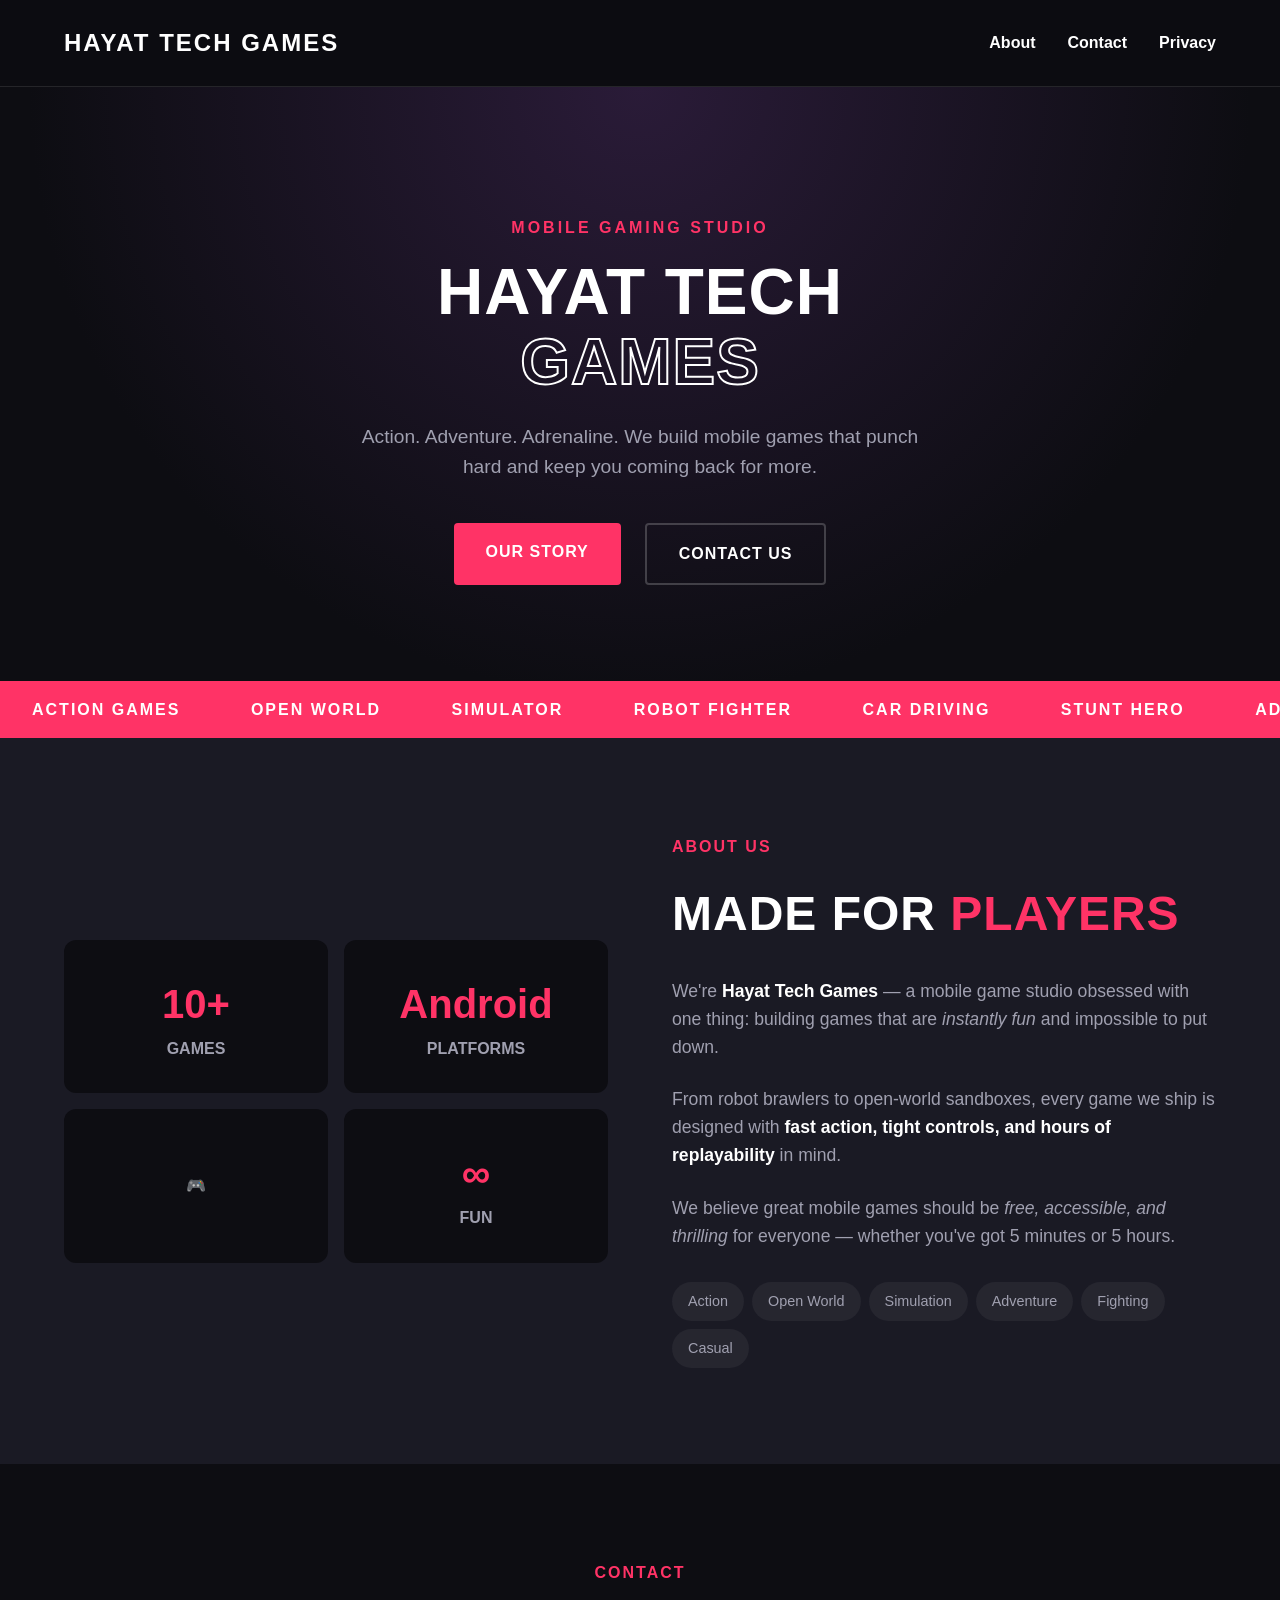
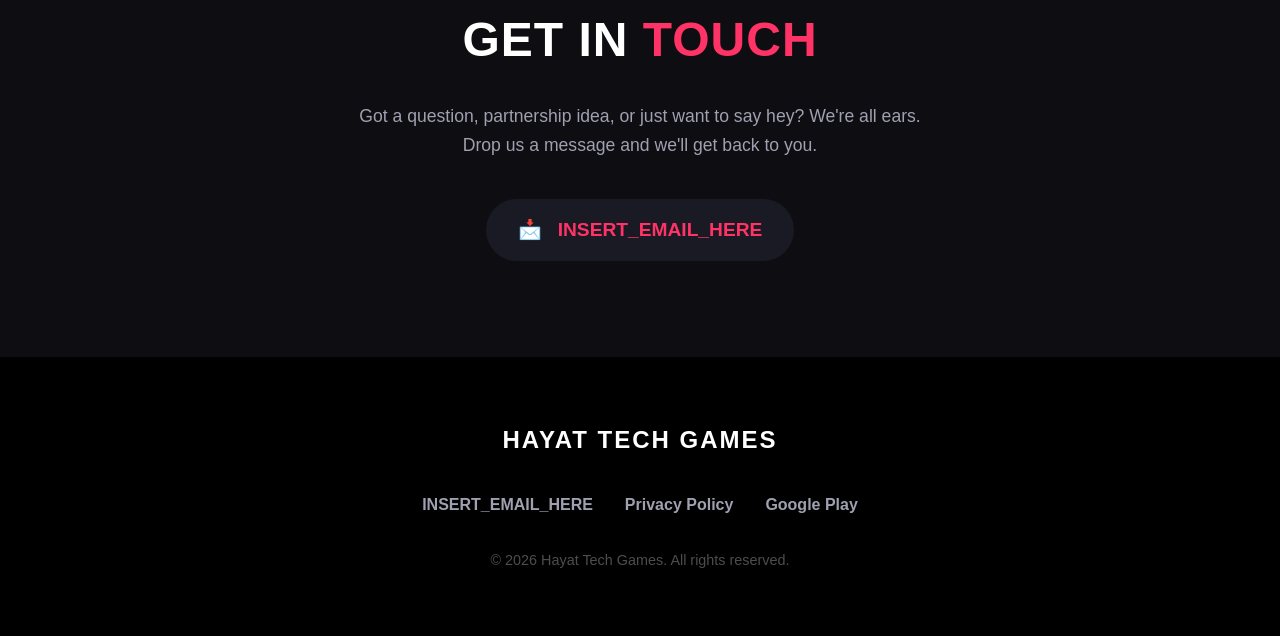
==== index.html @ 9bfa3708 "Add files via upload" ====
<!DOCTYPE html>
<html lang="en">
<head>
  <meta charset="UTF-8">
  <meta name="viewport" content="width=device-width, initial-scale=1.0">
  <title>Hayat Tech Games - Mobile Gaming Studio</title>
  <link href="https://fonts.googleapis.com" rel="preconnect">
  <link href="https://fonts.gstatic.com" rel="preconnect">
  <link rel="stylesheet" href="style.css">
</head>
<body>

  <!-- Navigation -->
  <nav>
    <a href="#">HAYAT TECH GAMES</a>
    <ul>
      <li><a href="#about">About</a></li>
      <li><a href="#contact">Contact</a></li>
      <li><a href="privacy-policy.html">Privacy</a></li>
    </ul>
  </nav>

  <!-- Mobile Menu Trigger/Links if styled via CSS -->
  <div>
    <a href="#about">About</a>
    <a href="#contact">Contact</a>
    <a href="privacy-policy.html">Privacy</a>
  </div>

  <!-- Hero Section -->
  <section>
    <div></div>
    <div></div>
    <div></div>

    <div>Mobile Gaming Studio</div>
    <h1>
      <span>HAYAT TECH</span>
      <span>GAMES</span>
    </h1>
    <p>Action. Adventure. Adrenaline. We build mobile games that punch hard and keep you coming back for more.</p>
    <div>
      <a href="#about">Our Story</a>
      <a href="#contact">Contact Us</a>
    </div>
  </section>

  <!-- Ticker Banner -->
  <div aria-hidden="true">
    <div>
      <span>Action Games</span>
      <span>Open World</span>
      <span>Simulator</span>
      <span>Robot Fighter</span>
      <span>Car Driving</span>
      <span>Stunt Hero</span>
      <span>Adventure</span>
      <span>Mobile Gaming</span>
      <span>Action Games</span>
      <span>Open World</span>
      <span>Simulator</span>
      <span>Robot Fighter</span>
      <span>Car Driving</span>
      <span>Stunt Hero</span>
      <span>Adventure</span>
      <span>Mobile Gaming</span>
    </div>
  </div>

  <!-- About Section -->
  <section id="about">
    <div>
      <div>
        <div>
          <span>10+</span>
          <span>Games</span>
        </div>
        <div>
          <span>Android</span>
          <span>Platforms</span>
        </div>
        <div>🎮</div>
        <div>
          <span>∞</span>
          <span>Fun</span>
        </div>
      </div>
      <div>
        <div>About Us</div>
        <h2>Made for <em>Players</em></h2>
        <p>We're <strong>Hayat Tech Games</strong> — a mobile game studio obsessed with one thing: building games that are <em>instantly fun</em> and impossible to put down.</p>
        <p>From robot brawlers to open-world sandboxes, every game we ship is designed with <strong>fast action, tight controls, and hours of replayability</strong> in mind.</p>
        <p>We believe great mobile games should be <em>free, accessible, and thrilling</em> for everyone — whether you've got 5 minutes or 5 hours.</p>
        <div>
          <div>Action</div>
          <div>Open World</div>
          <div>Simulation</div>
          <div>Adventure</div>
          <div>Fighting</div>
          <div>Casual</div>
        </div>
      </div>
    </div>
  </section>

  <!-- Contact Section -->
  <section id="contact">
    <div>
      <div>Contact</div>
      <h2>Get in <em>Touch</em></h2>
      <p>Got a question, partnership idea, or just want to say hey? We're all ears. Drop us a message and we'll get back to you.</p>
      <div>
        <span>📩</span>
        <a href="mailto:INSERT_EMAIL_HERE">INSERT_EMAIL_HERE</a>
      </div>
    </div>
  </section>

  <!-- Footer -->
  <footer>
    <div>HAYAT TECH GAMES</div>
    <div>
      <a href="mailto:INSERT_EMAIL_HERE">INSERT_EMAIL_HERE</a>
      <a href="privacy-policy.html">Privacy Policy</a>
      <a href="#" target="_blank">Google Play</a>
    </div>
    <div>© 2026 Hayat Tech Games. All rights reserved.</div>
  </footer>

</body>
</html>
---- style.css ----
/* style.css */

:root {
  --bg-color: #0d0d12;
  --surface-color: #1a1a24;
  --accent-color: #ff3366; /* Adjust this hex to change your primary brand color */
  --text-primary: #ffffff;
  --text-secondary: #a0a0b0;
  --font-main: 'Segoe UI', Roboto, Helvetica, Arial, sans-serif;
}

* {
  margin: 0;
  padding: 0;
  box-sizing: border-box;
}

body {
  background-color: var(--bg-color);
  color: var(--text-primary);
  font-family: var(--font-main);
  line-height: 1.6;
  overflow-x: hidden;
}

/* Typography */
h1, h2 {
  font-weight: 900;
  text-transform: uppercase;
  letter-spacing: 1px;
}

a {
  text-decoration: none;
  color: var(--accent-color);
  transition: opacity 0.3s ease;
}

a:hover {
  opacity: 0.8;
}

/* Navigation */
nav {
  display: flex;
  justify-content: space-between;
  align-items: center;
  padding: 1.5rem 5%;
  background-color: rgba(13, 13, 18, 0.95);
  position: sticky;
  top: 0;
  z-index: 1000;
  border-bottom: 1px solid rgba(255,255,255,0.1);
  backdrop-filter: blur(10px);
}

nav > a:first-child {
  font-size: 1.5rem;
  font-weight: 900;
  color: var(--text-primary);
  letter-spacing: 2px;
}

nav ul {
  display: flex;
  list-style: none;
  gap: 2rem;
}

nav ul li a {
  color: var(--text-primary);
  font-weight: 600;
  font-size: 1rem;
}

nav ul li a:hover {
  color: var(--accent-color);
}

/* Mobile Menu Trigger (Hidden on Desktop) */
body > div:nth-of-type(1) {
  display: none; 
}

/* Hero Section */
section:first-of-type {
  text-align: center;
  padding: 8rem 5% 6rem;
  background: radial-gradient(circle at center top, #2a1b38 0%, var(--bg-color) 70%);
}

section:first-of-type > div:nth-of-type(4) {
  color: var(--accent-color);
  font-weight: 700;
  letter-spacing: 3px;
  text-transform: uppercase;
  margin-bottom: 1rem;
}

section:first-of-type h1 {
  font-size: 4rem;
  line-height: 1.1;
  margin-bottom: 1.5rem;
  display: flex;
  flex-direction: column;
}

section:first-of-type h1 span:first-child {
  color: var(--text-primary);
}

section:first-of-type h1 span:last-child {
  color: transparent;
  -webkit-text-stroke: 2px var(--text-primary);
}

section:first-of-type p {
  color: var(--text-secondary);
  font-size: 1.2rem;
  max-width: 600px;
  margin: 0 auto 2.5rem;
}

section:first-of-type > div:last-child {
  display: flex;
  justify-content: center;
  gap: 1.5rem;
}

section:first-of-type > div:last-child a {
  padding: 1rem 2rem;
  border-radius: 4px;
  font-weight: 700;
  text-transform: uppercase;
  letter-spacing: 1px;
}

section:first-of-type > div:last-child a:first-child {
  background-color: var(--accent-color);
  color: #fff;
}

section:first-of-type > div:last-child a:last-child {
  background-color: transparent;
  color: var(--text-primary);
  border: 2px solid rgba(255,255,255,0.2);
}

/* Ticker Banner */
div[aria-hidden="true"] {
  background-color: var(--accent-color);
  color: #fff;
  padding: 1rem 0;
  overflow: hidden;
  white-space: nowrap;
  font-weight: 800;
  text-transform: uppercase;
  letter-spacing: 2px;
}

div[aria-hidden="true"] div {
  display: inline-block;
  animation: scrollTicker 20s linear infinite;
}

div[aria-hidden="true"] span {
  margin: 0 2rem;
}

@keyframes scrollTicker {
  0% { transform: translateX(0); }
  100% { transform: translateX(-50%); }
}

/* Games Section */
#games {
  padding: 6rem 5%;
}

#games > div > div:first-child {
  text-align: center;
  margin-bottom: 4rem;
}

#games > div > div:first-child > div {
  color: var(--accent-color);
  font-weight: 700;
  text-transform: uppercase;
  letter-spacing: 2px;
}

#games h2 {
  font-size: 3rem;
}

#games h2 em {
  font-style: normal;
  color: var(--accent-color);
}

#games > div > div:nth-child(2) {
  display: grid;
  grid-template-columns: repeat(auto-fit, minmax(320px, 1fr));
  gap: 2rem;
  margin-bottom: 3rem;
}

#games > div > div:nth-child(2) > div {
  background-color: var(--surface-color);
  border-radius: 12px;
  padding: 2rem;
  transition: transform 0.3s ease, border-color 0.3s ease;
  border: 1px solid rgba(255,255,255,0.05);
}

#games > div > div:nth-child(2) > div:hover {
  transform: translateY(-5px);
  border-color: rgba(255,255,255,0.2);
}

#games > div > div:nth-child(2) > div > div:first-child {
  display: flex;
  justify-content: space-between;
  align-items: center;
  margin-bottom: 1.5rem;
  font-size: 2.5rem;
}

#games > div > div:nth-child(2) > div > div:first-child > div:last-child {
  font-size: 1rem;
  font-weight: 700;
  background: rgba(255,255,255,0.1);
  padding: 0.2rem 0.6rem;
  border-radius: 20px;
}

#games > div > div:nth-child(2) > div > div:last-child > div:first-child {
  color: var(--accent-color);
  font-size: 0.85rem;
  font-weight: 700;
  text-transform: uppercase;
  margin-bottom: 0.5rem;
}

#games > div > div:nth-child(2) > div > div:last-child > div:nth-child(2) {
  font-size: 1.5rem;
  font-weight: 800;
  margin-bottom: 1rem;
}

#games > div > div:nth-child(2) > div > div:last-child p {
  color: var(--text-secondary);
  font-size: 0.95rem;
  margin-bottom: 1.5rem;
}

#games > div > div:nth-child(2) > div > div:last-child a {
  display: inline-block;
  background: var(--text-primary);
  color: var(--bg-color);
  padding: 0.6rem 1.2rem;
  border-radius: 4px;
  font-weight: 700;
  text-transform: uppercase;
  font-size: 0.9rem;
}

#games > div > div:last-child {
  text-align: center;
}

#games > div > div:last-child a {
  color: var(--text-primary);
  font-weight: 700;
  text-decoration: underline;
  text-decoration-color: var(--accent-color);
  text-decoration-thickness: 2px;
  text-underline-offset: 4px;
}

/* About Section */
#about {
  padding: 6rem 5%;
  background-color: var(--surface-color);
}

#about > div {
  display: grid;
  grid-template-columns: 1fr 1fr;
  gap: 4rem;
  align-items: center;
}

#about > div > div:first-child {
  display: grid;
  grid-template-columns: 1fr 1fr;
  gap: 1rem;
}

#about > div > div:first-child > div {
  background-color: var(--bg-color);
  padding: 2rem;
  border-radius: 12px;
  text-align: center;
  display: flex;
  flex-direction: column;
  justify-content: center;
}

#about > div > div:first-child > div span:first-child {
  font-size: 2.5rem;
  font-weight: 900;
  color: var(--accent-color);
}

#about > div > div:first-child > div span:last-child {
  color: var(--text-secondary);
  font-weight: 700;
  text-transform: uppercase;
}

#about > div > div:last-child > div:first-child {
  color: var(--accent-color);
  font-weight: 700;
  text-transform: uppercase;
  letter-spacing: 2px;
  margin-bottom: 1rem;
}

#about h2 {
  font-size: 3rem;
  margin-bottom: 1.5rem;
}

#about h2 em {
  font-style: normal;
  color: var(--accent-color);
}

#about p {
  color: var(--text-secondary);
  font-size: 1.1rem;
  margin-bottom: 1.5rem;
}

#about strong {
  color: var(--text-primary);
}

#about > div > div:last-child > div:last-child {
  display: flex;
  flex-wrap: wrap;
  gap: 0.5rem;
  margin-top: 2rem;
}

#about > div > div:last-child > div:last-child > div {
  background: rgba(255,255,255,0.05);
  padding: 0.5rem 1rem;
  border-radius: 20px;
  font-size: 0.9rem;
  color: var(--text-secondary);
}

/* Contact Section */
#contact {
  padding: 6rem 5%;
  text-align: center;
}

#contact > div > div:first-child {
  color: var(--accent-color);
  font-weight: 700;
  text-transform: uppercase;
  letter-spacing: 2px;
  margin-bottom: 1rem;
}

#contact h2 {
  font-size: 3rem;
  margin-bottom: 1.5rem;
}

#contact h2 em {
  font-style: normal;
  color: var(--accent-color);
}

#contact p {
  color: var(--text-secondary);
  font-size: 1.1rem;
  max-width: 600px;
  margin: 0 auto 2.5rem;
}

#contact > div > div:last-child {
  display: inline-flex;
  align-items: center;
  gap: 1rem;
  background-color: var(--surface-color);
  padding: 1rem 2rem;
  border-radius: 50px;
  font-size: 1.2rem;
  font-weight: 700;
}

/* Footer */
footer {
  padding: 4rem 5%;
  background-color: #000;
  display: flex;
  flex-direction: column;
  align-items: center;
  gap: 2rem;
  text-align: center;
}

footer > div:first-child {
  font-size: 1.5rem;
  font-weight: 900;
  letter-spacing: 2px;
}

footer > div:nth-child(2) {
  display: flex;
  gap: 2rem;
  flex-wrap: wrap;
  justify-content: center;
}

footer > div:nth-child(2) a {
  color: var(--text-secondary);
  font-weight: 600;
}

footer > div:nth-child(2) a:hover {
  color: var(--text-primary);
}

footer > div:last-child {
  color: rgba(255,255,255,0.3);
  font-size: 0.9rem;
}

/* Mobile Responsive Adjustments */
@media (max-width: 768px) {
  nav ul {
    display: none; 
  }
  
  section:first-of-type h1 {
    font-size: 2.5rem;
  }
  
  #about > div {
    grid-template-columns: 1fr;
  }
  
  #games h2, #about h2, #contact h2 {
    font-size: 2.2rem;
  }
}
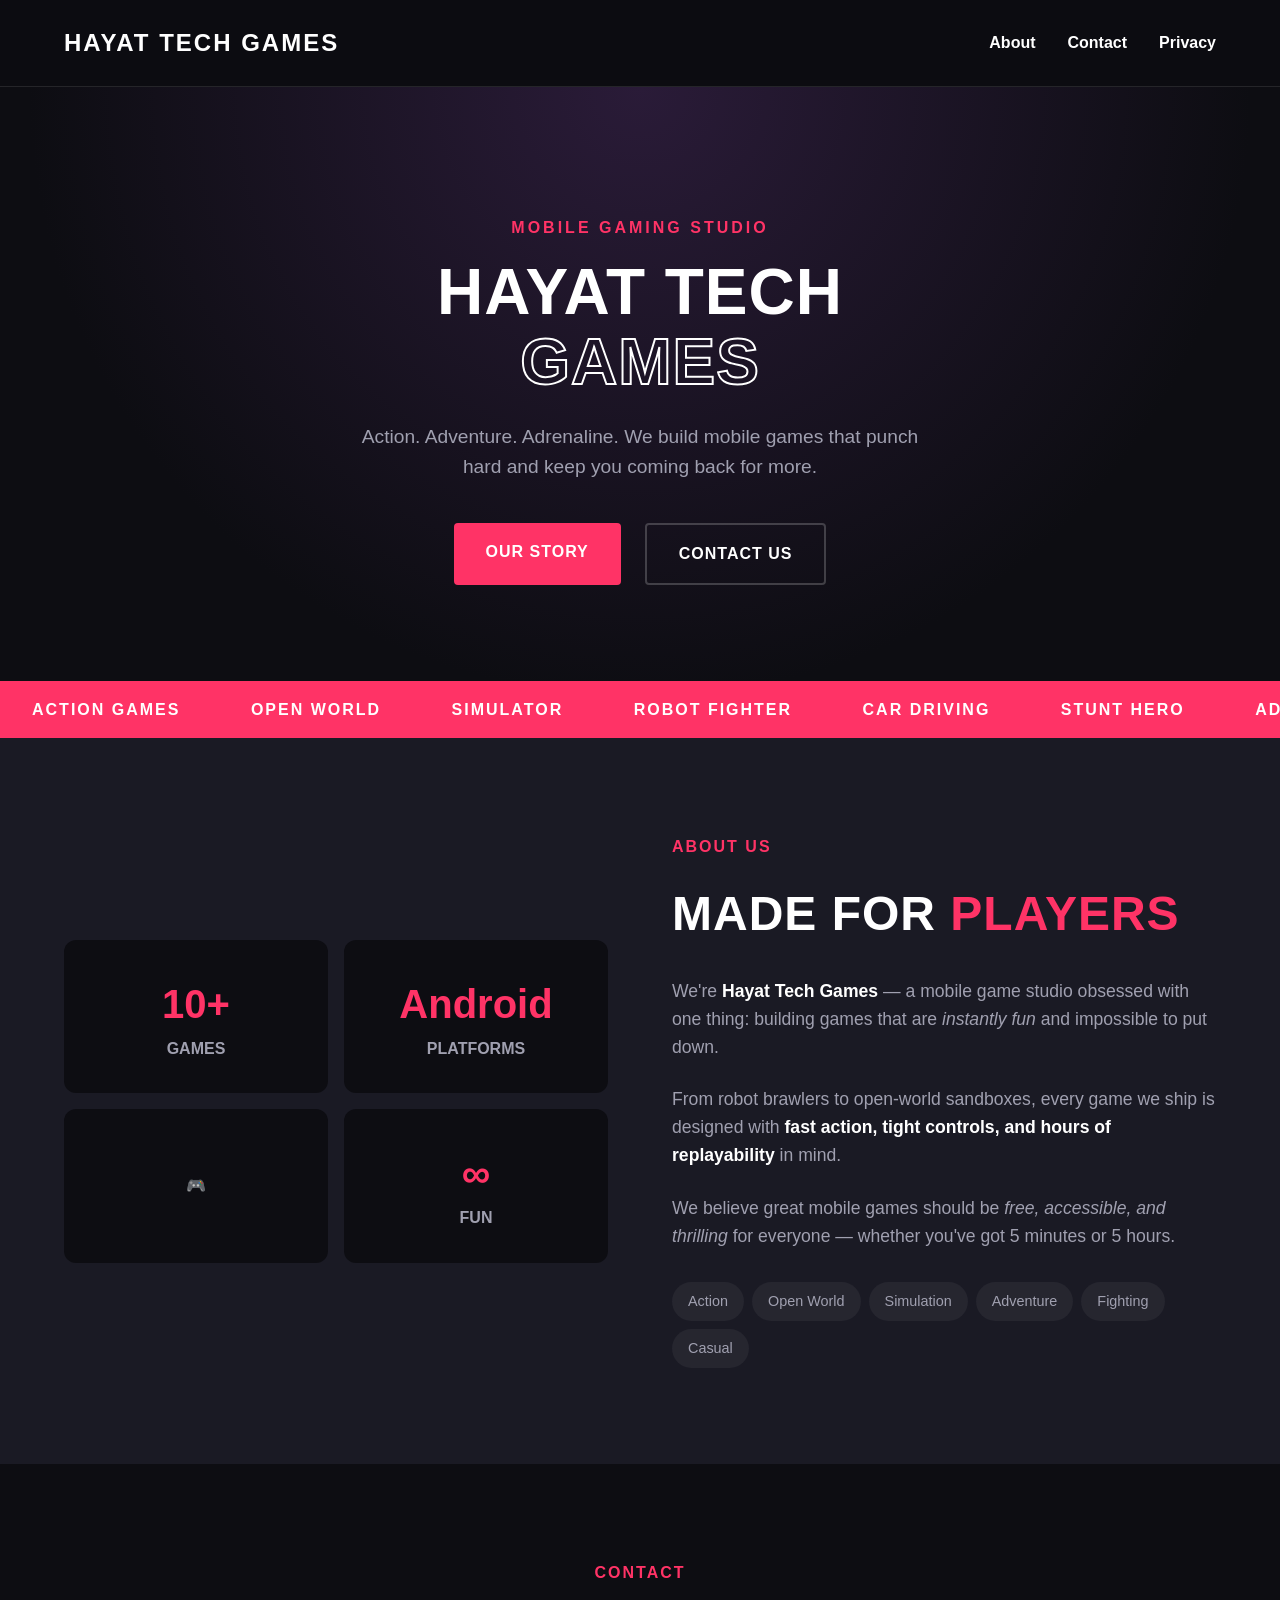
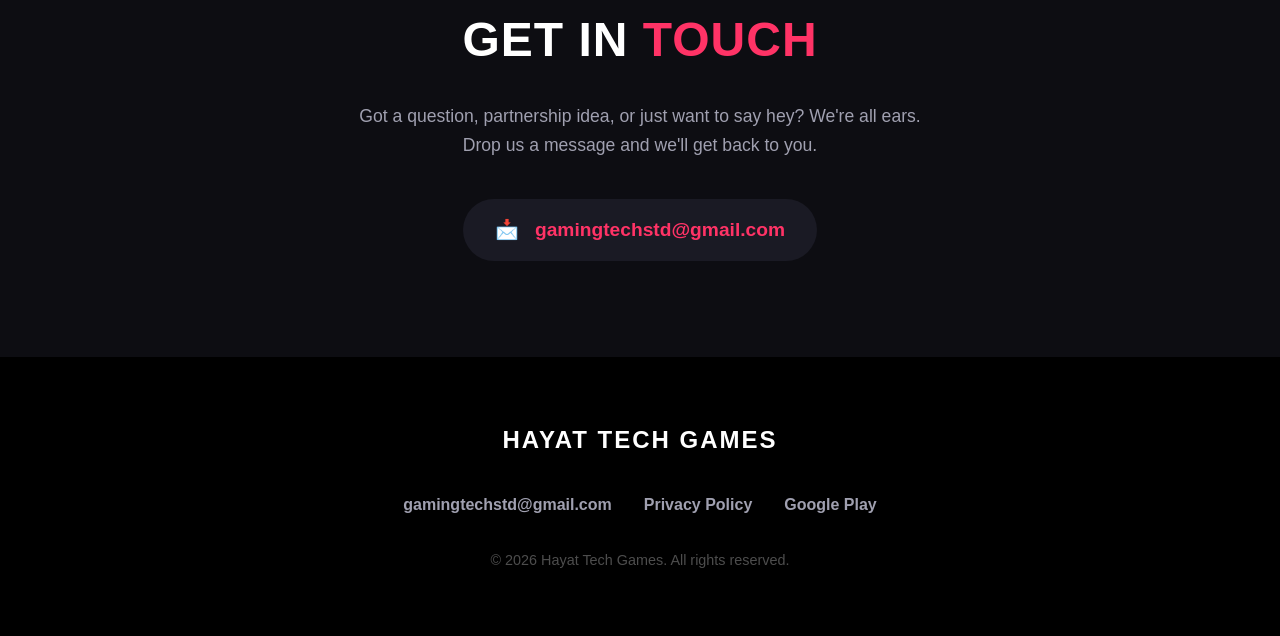
==== commit 30236191: "Update index.html" ====
--- a/index.html
+++ b/index.html
@@ -111,7 +111,7 @@
       <p>Got a question, partnership idea, or just want to say hey? We're all ears. Drop us a message and we'll get back to you.</p>
       <div>
         <span>📩</span>
-        <a href="mailto:INSERT_EMAIL_HERE">INSERT_EMAIL_HERE</a>
+        <a href="mailto:gamingtechstd@gmail.com">gamingtechstd@gmail.com</a>
       </div>
     </div>
   </section>
@@ -120,7 +120,7 @@
   <footer>
     <div>HAYAT TECH GAMES</div>
     <div>
-      <a href="mailto:INSERT_EMAIL_HERE">INSERT_EMAIL_HERE</a>
+      <a href="mailto:gamingtechstd@gmail.com">gamingtechstd@gmail.com</a>
       <a href="privacy-policy.html">Privacy Policy</a>
       <a href="#" target="_blank">Google Play</a>
     </div>
@@ -128,4 +128,4 @@
   </footer>
 
 </body>
-</html>+</html>
